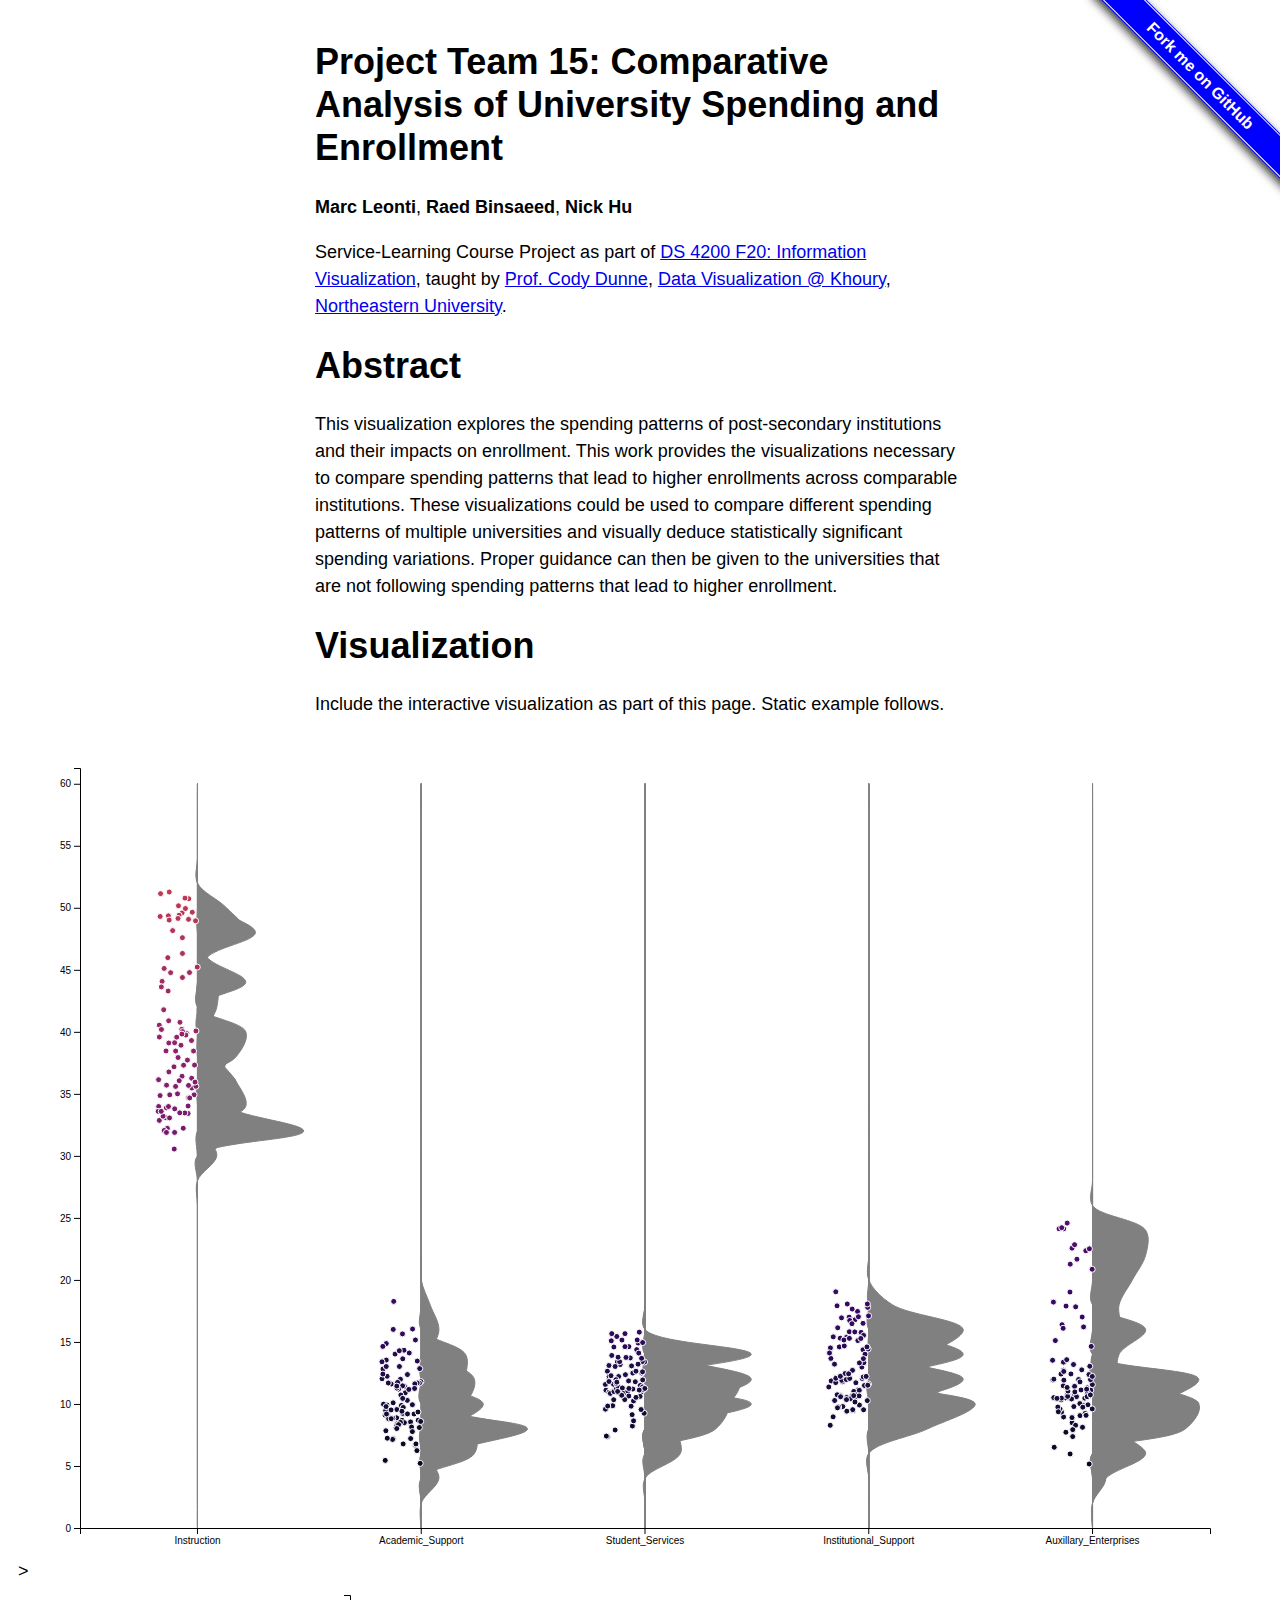
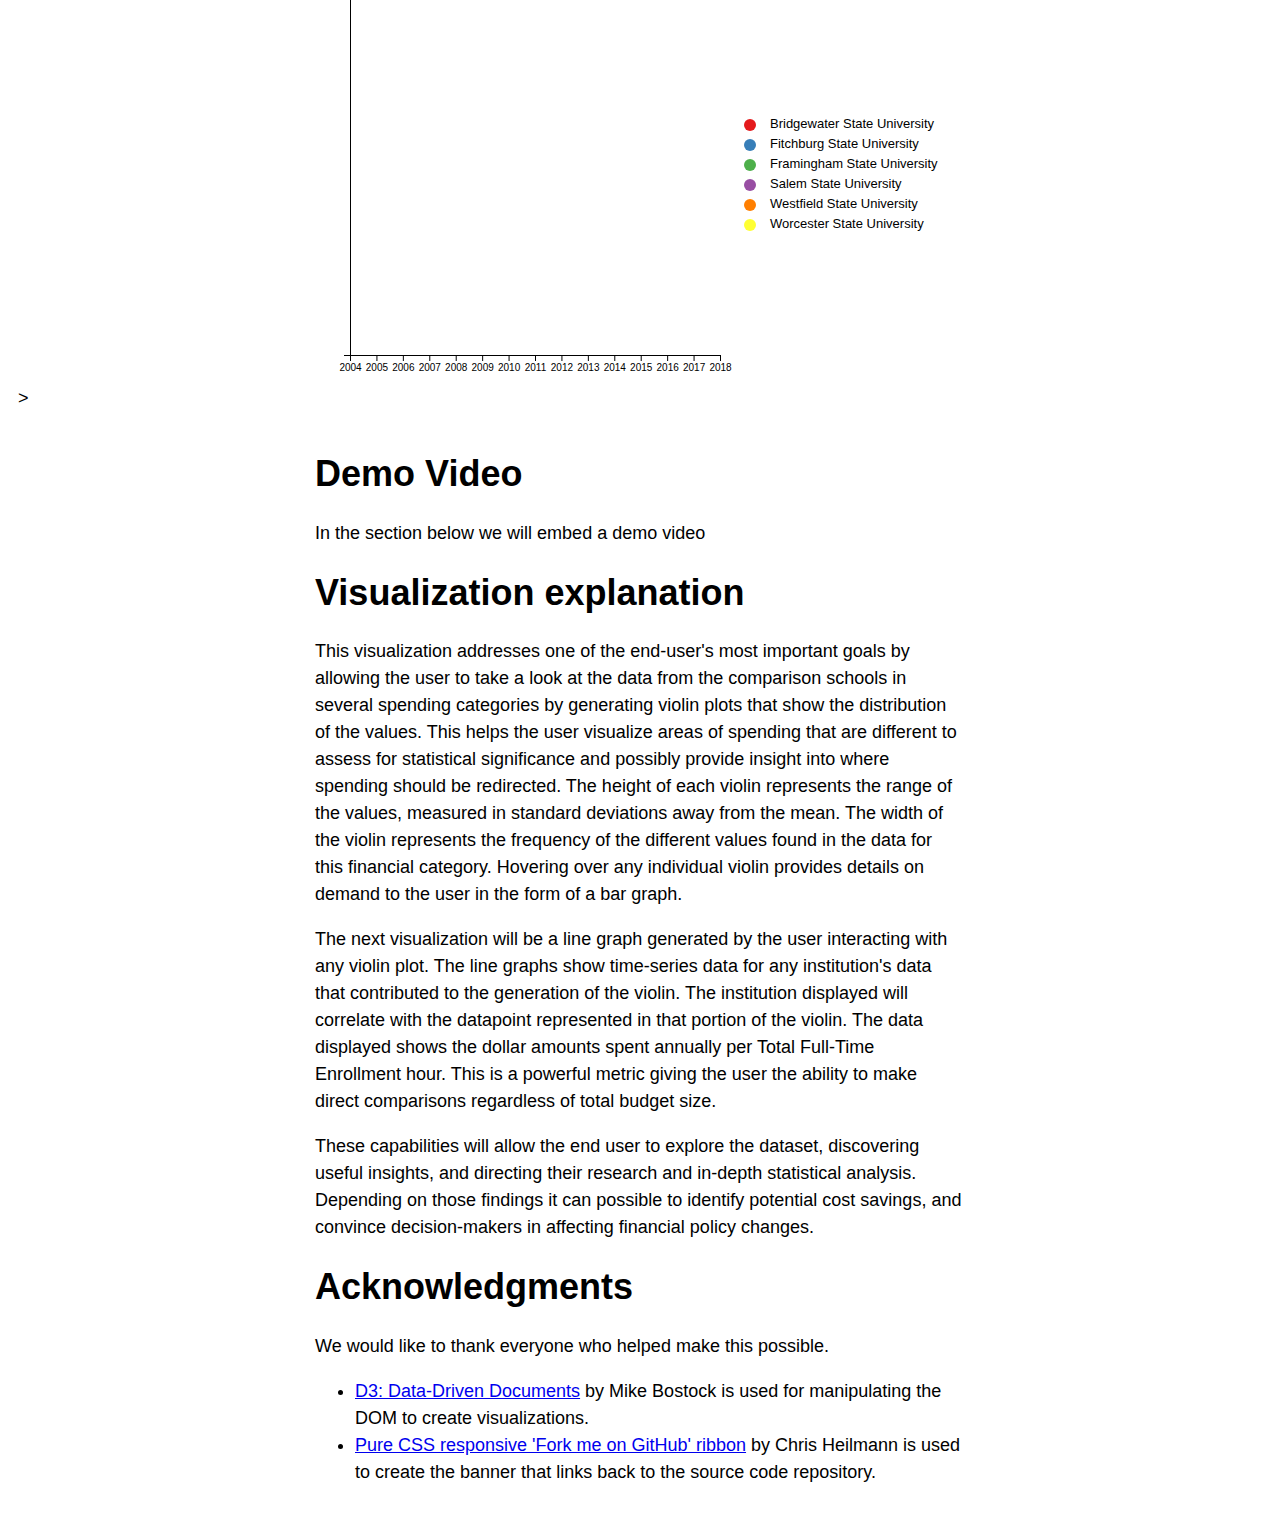
==== index_old.html @ 88ec324f "Created linegraphs" ====
<!DOCTYPE html>
<html lang='en'>

<!-- Metadata -->
<head>
  <meta charset='utf-8'>

  <!-- Title -->
  <title>Project Team 15: Comparative Analysis of University Spending and Enrollment</title>

  <!-- CSS Styling -->
  <link rel='stylesheet' href='style.css'>

  <!-- Favicons -->
  <link rel='apple-touch-icon' sizes='180x180' href='favicons/apple-touch-icon.png'>
  <link rel='icon' type='image/png' sizes='32x32' href='favicons/favicon-32x32.png'>
  <link rel='icon' type='image/png' sizes='16x16' href='favicons/favicon-16x16.png'>
  <link rel='manifest' href='favicons/site.webmanifest'>
  <link rel='shortcut icon' href='favicons/favicon.ico'>
  <meta name='msapplication-TileColor' content='#da532c'>
  <meta name='msapplication-config' content='favicons/browserconfig.xml'>
  <meta name='theme-color' content='#ffffff'>
</head>

<!-- Main page content -->
<body>

  <!-- Update this with your GitHub repo URL -->
  <span id='forkongithub'><a href='https://github.com/NEU-DS-4200-F20/project-group15-university_enrollment-spending'>Fork me on GitHub</a></span>

  <!-- Writeup -->
  <div class='content-column'>
   <h1>Project Team 15: Comparative Analysis of University Spending and Enrollment</h1>

    <p><strong>Marc Leonti</strong>, <strong>Raed Binsaeed</strong>, <strong>Nick Hu</strong></p>

    <p>Service-Learning Course Project as part of
	<a href='https://canvas.instructure.com/courses/1781732'>DS 4200 F20: Information Visualization</a>,
	taught by <a href='https://cody.khoury.northeastern.edu/'>Prof. Cody Dunne</a>,
	<a href='https://visualization.khoury.northeastern.edu/'>Data Visualization @ Khoury</a>,
	<a href='https://www.khoury.northeastern.edu/'>Northeastern University</a>.</p>


    <h1>Abstract</h1>

    <p>This visualization explores the spending patterns of post-secondary institutions and their impacts on enrollment. This work provides the visualizations necessary to compare spending patterns that lead to higher enrollments across comparable institutions. These visualizations could be used to compare different spending patterns of multiple universities and visually deduce statistically significant spending variations. Proper guidance can then be given to the universities that are not following spending patterns that lead to higher enrollment.</p>


    <h1>Visualization</h1>

    <p>Include the interactive visualization as part of this page. Static example follows.</p>


  </div>

  <!-- Visualization goes here -->
  <div class='vis-holder'>
    <!--The Style is to centerlize the plot-->
    <div class='violinplot-holder' id='violinplot'  style="display: flex;width:100%; justify-content: center;"></div>></div>
    
    <div class='linegraph-holder' id='linegraph'  style="display: flex;width:100%; justify-content: center;"></div>></div>
    <!-- Change viewbox to whatever you want, e.g., '0 0 1000 6000' This determines your aspect ratio and coordinate system -->
    <!-- Delete all the sample SVG code below after the viewbox to before the closing tag. Populate this part of the SVG with D3. -->

    <!--
    <svg id='vis-svg-1'>

    <Don't delete the closing tag!
    </svg>
    -->

  <!-- Further writeup -->
  <div class = 'content-column'>

    <h1>Demo Video</h1>

    <p>In the section below we will embed a demo video</p>

<!--
    <video controls width='100%'>
      <source src='http://www.ccs.neu.edu/home/cody/courses/shared/d3-flexible-transitions.mp4' type='video/mp4'>
      <p>Your browser doesn't support HTML5 video. Here is
       a <a href='http://www.ccs.neu.edu/home/cody/courses/shared/d3-flexible-transitions.mp4'>link to the video</a> instead.</p>
    </video>
 -->

    <h1>Visualization explanation</h1>

    <p>This visualization addresses one of the end-user's most important goals by allowing the user to take a look at the data from the comparison schools in several spending categories by generating violin plots that show the distribution of the values. This helps the user visualize areas of spending that are different to assess for statistical significance and possibly provide insight into where spending should be redirected. The height of each violin represents the range of the values, measured in standard deviations away from the mean. The width of the violin represents the frequency of the different values found in the data for this financial category. Hovering over any individual violin provides details on demand to the user in the form of a bar graph.</p>
    <p>The next visualization will be a line graph generated by the user interacting with any violin plot. The line graphs show time-series data for any institution's data that contributed to the generation of the violin. The institution displayed will correlate with the datapoint represented in that portion of the violin. The data displayed shows the dollar amounts spent annually per Total Full-Time Enrollment hour. This is a powerful metric giving the user the ability to make direct comparisons regardless of total budget size.
    <p>These capabilities will allow the end user to explore the dataset, discovering useful insights, and directing their research and in-depth statistical analysis. Depending on those findings it can possible to identify potential cost savings, and convince decision-makers in affecting financial policy changes.</p>

    <h1>Acknowledgments</h1>

    <p>
      We would like to thank everyone who helped make this possible.
    </p>

    <ul>
      <li><a href='https://d3js.org/'>
        D3: Data-Driven Documents</a>
        by Mike Bostock is used for manipulating the DOM to create visualizations.
      </li>
      <li><a href='https://codepo8.github.io/css-fork-on-github-ribbon/#'>
        Pure CSS responsive 'Fork me on GitHub' ribbon</a>
        by Chris Heilmann is used to create the banner that links back to the source code repository.
      </li>
    </ul>
  </div>

  <!-- Scripts at the end avoid need for dealing with async, defer, or onload event handlers -->
  <script src='lib/d3.v6.1.1/d3.min.js'></script>

  <script src='js/visualization.js'></script>

  <!-- This will be changed to visualization.js in the next submission-->

  <script src='js/violinplot.js'></script>
  <script src='js/linegraph.js'></script>
</body>
</html>
---- style.css ----
/* General formatting */
body {
	padding: 0 10px;
	font: 18px/1.5 -apple-system, BlinkMacSystemFont, "avenir next",avenir, "Segoe UI", "lucida grande", "helvetica neue", helvetica, "Fira Sans",roboto, noto, "Droid Sans", cantarell, oxygen, ubuntu, "franklin gothic medium", "century gothic", "Liberation Sans",
	sans-serif;
}

h1, h2, h3 {
	line-height: 1.2
}

/* Your text should be in a nice narrow column */
.content-column {
	max-width: 650px;
	margin: 40px auto;
}

/* But your visualization should be full-width and full-height */
.vis-holder {
  width: 100%;
  height: 100%;
}

.vis-svg {
  background-color: #f4f1f0;
}

/* Fork on GitHub ribbon via https://codepo8.github.io/css-fork-on-github-ribbon/# */  
#forkongithub a{
	background:#00F;
	color:#fff;
	text-decoration:none;
	font-family:arial,sans-serif;
	text-align:center;
	font-weight:bold;
	padding:5px 40px;
	font-size:1rem;
	line-height:1.4rem;
	position:relative;
	transition:0.5s;
}
#forkongithub a:hover{
	background:#118;
	color:#fff;
}
#forkongithub a::before,#forkongithub a::after{
	content:"";
	width:100%;
	display:block;
	position:absolute;
	top:1px;
	left:0;
	height:1px;
	background:#fff;
}
#forkongithub a::after{
	bottom:1px;
	top:auto;
}
@media screen and (min-width:1000px){
	#forkongithub{
		position:absolute;
		display:block;
		top:0;
		right:0;
		width:200px;
		overflow:hidden;
		height:200px;
		z-index:9999;
	}
	#forkongithub a{
		width:200px;
		position:absolute;
		top:60px;
		right:-60px;
		transform:rotate(45deg);
		-webkit-transform:rotate(45deg);
		-ms-transform:rotate(45deg);
		-moz-transform:rotate(45deg);
		-o-transform:rotate(45deg);
		box-shadow:4px 4px 10px rgba(0,0,0,0.8);
	}
}
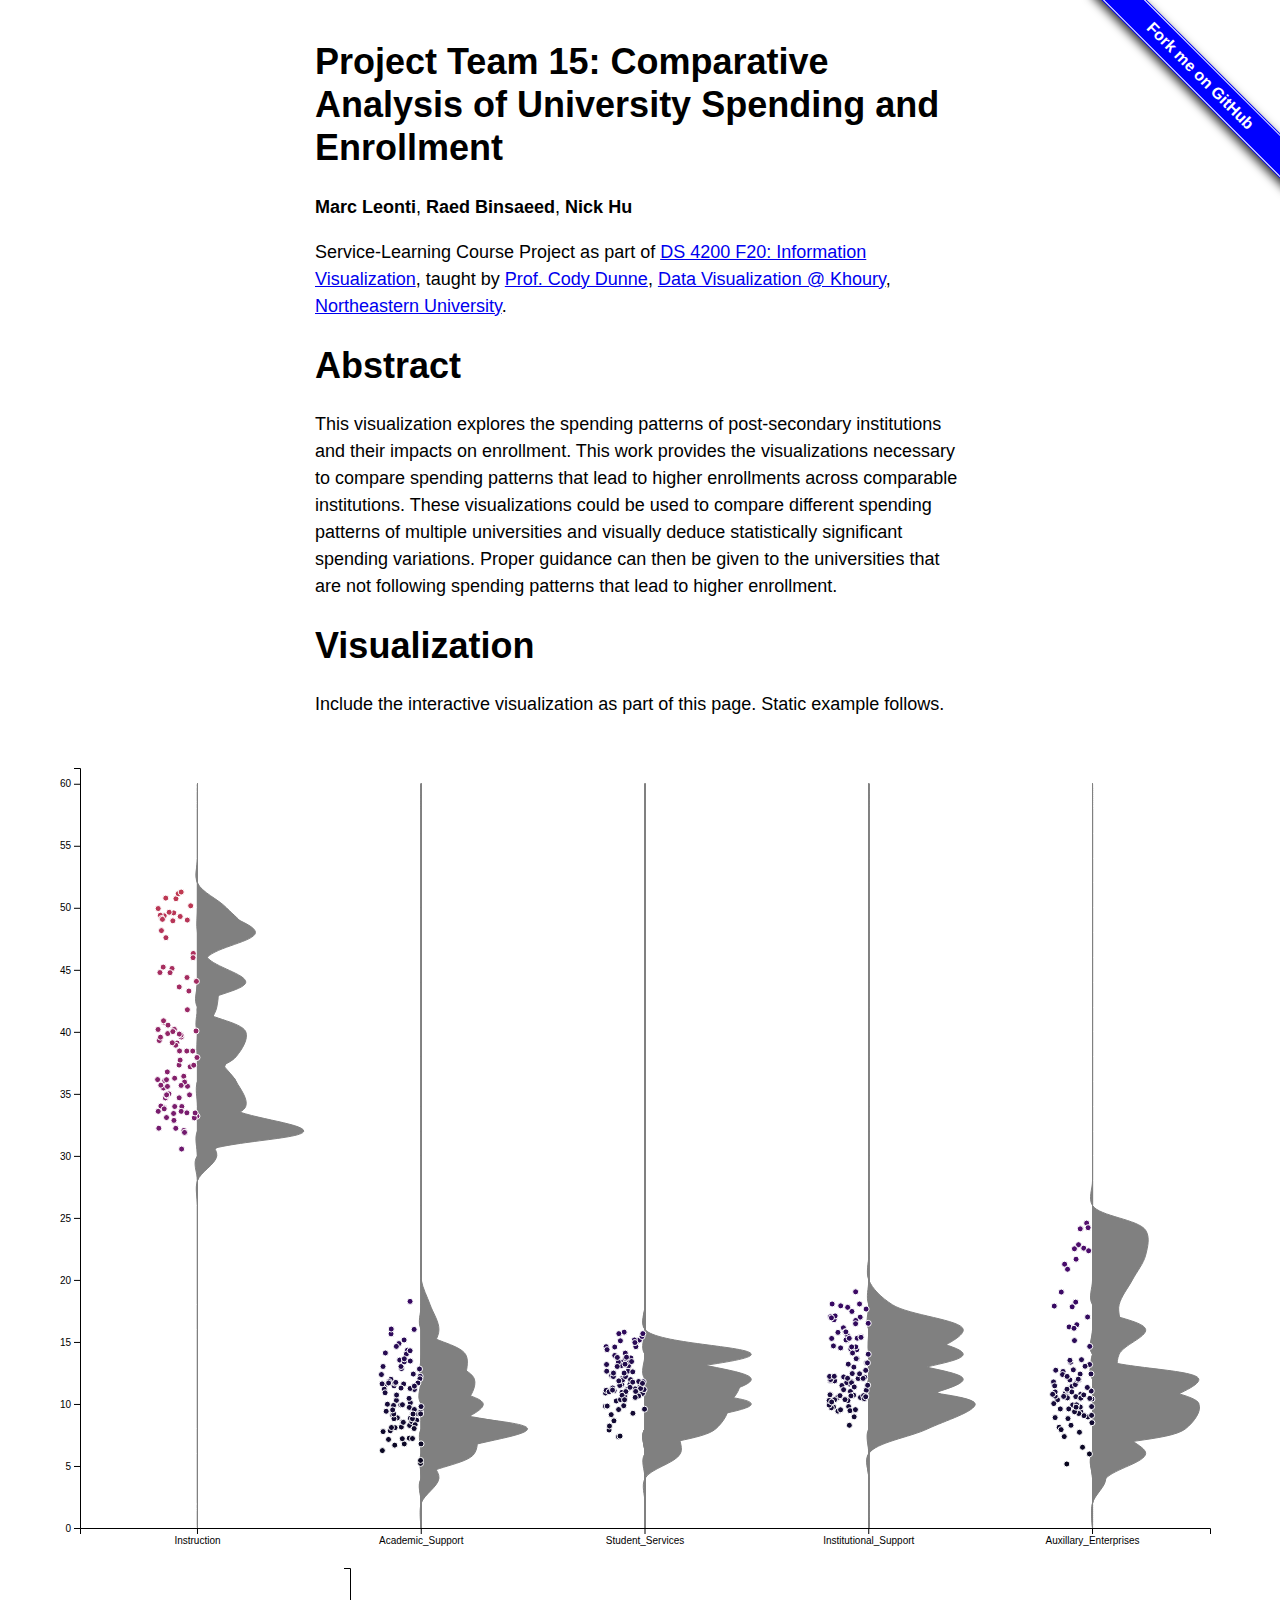
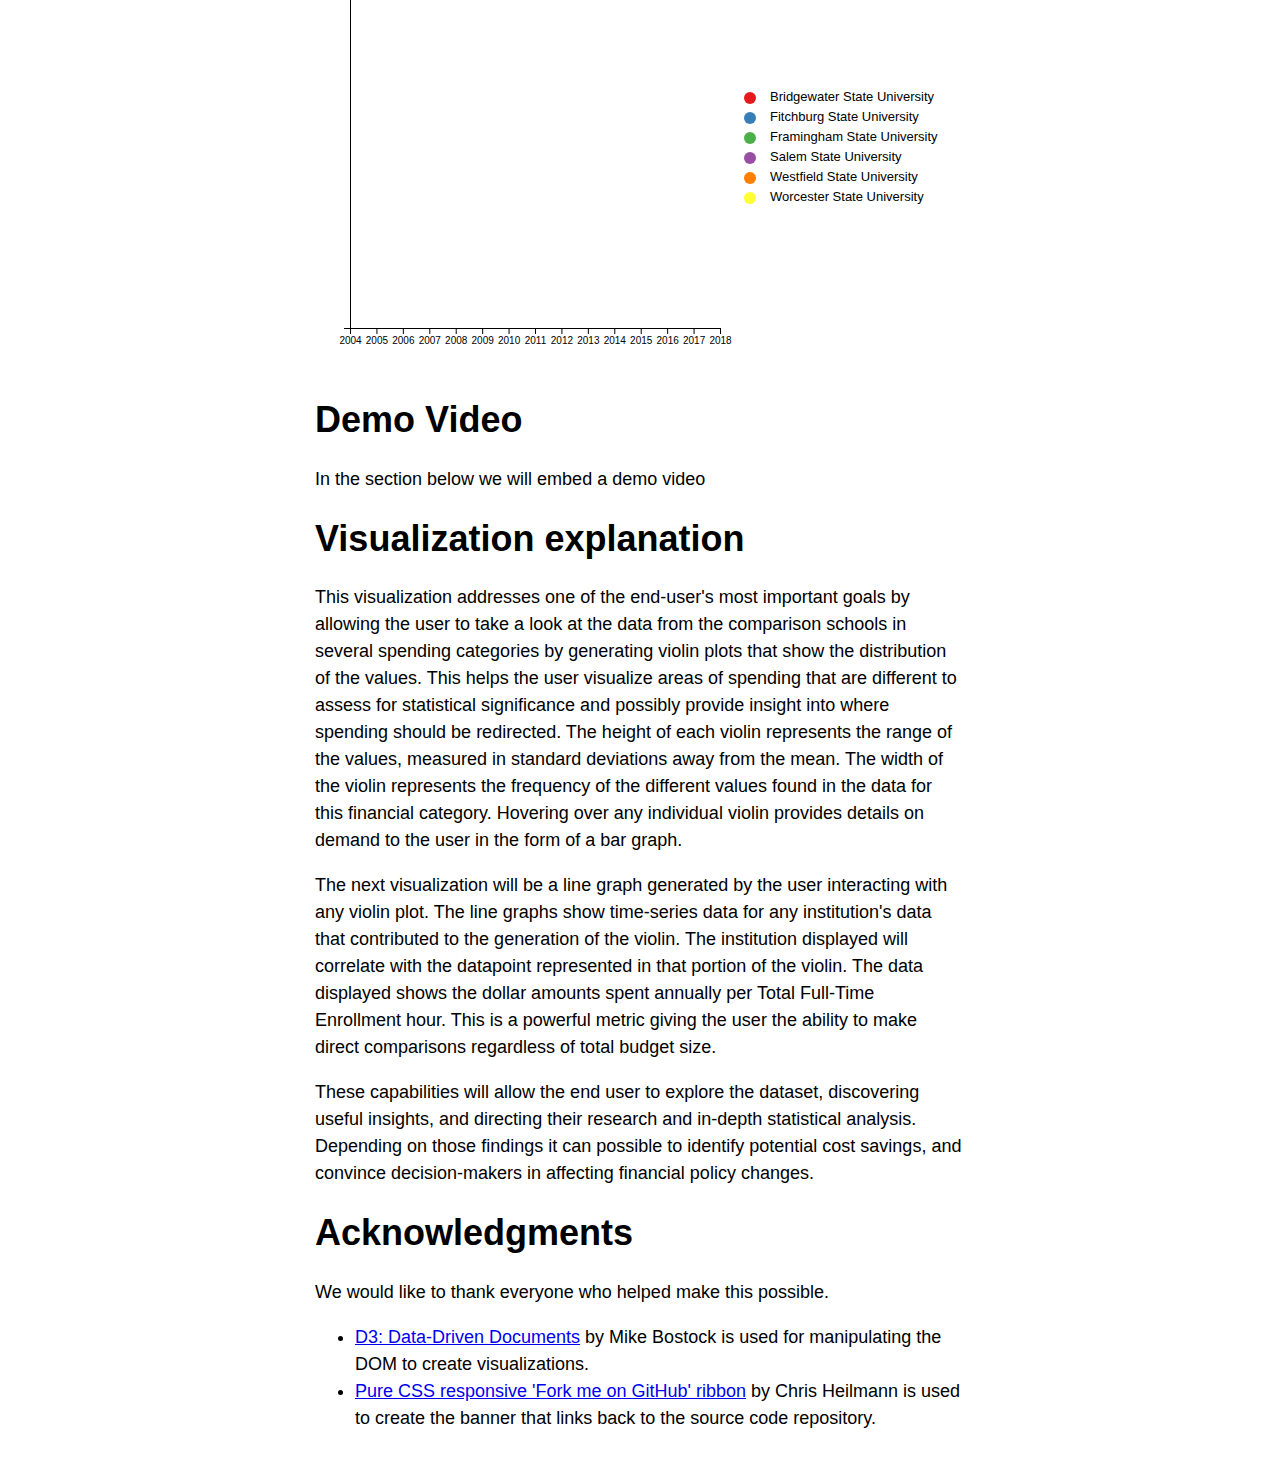
==== commit 2d94d7fb: "Update index_old.html" ====
--- a/index_old.html
+++ b/index_old.html
@@ -56,9 +56,9 @@
   <!-- Visualization goes here -->
   <div class='vis-holder'>
     <!--The Style is to centerlize the plot-->
-    <div class='violinplot-holder' id='violinplot'  style="display: flex;width:100%; justify-content: center;"></div>></div>
-    
-    <div class='linegraph-holder' id='linegraph'  style="display: flex;width:100%; justify-content: center;"></div>></div>
+    <div class='violinplot-holder' id='violinplot'  style="display: flex;width:100%; justify-content: center;"></div>
+
+    <div class='linegraph-holder' id='linegraph'  style="display: flex;width:100%; justify-content: center;"></div>
     <!-- Change viewbox to whatever you want, e.g., '0 0 1000 6000' This determines your aspect ratio and coordinate system -->
     <!-- Delete all the sample SVG code below after the viewbox to before the closing tag. Populate this part of the SVG with D3. -->
 
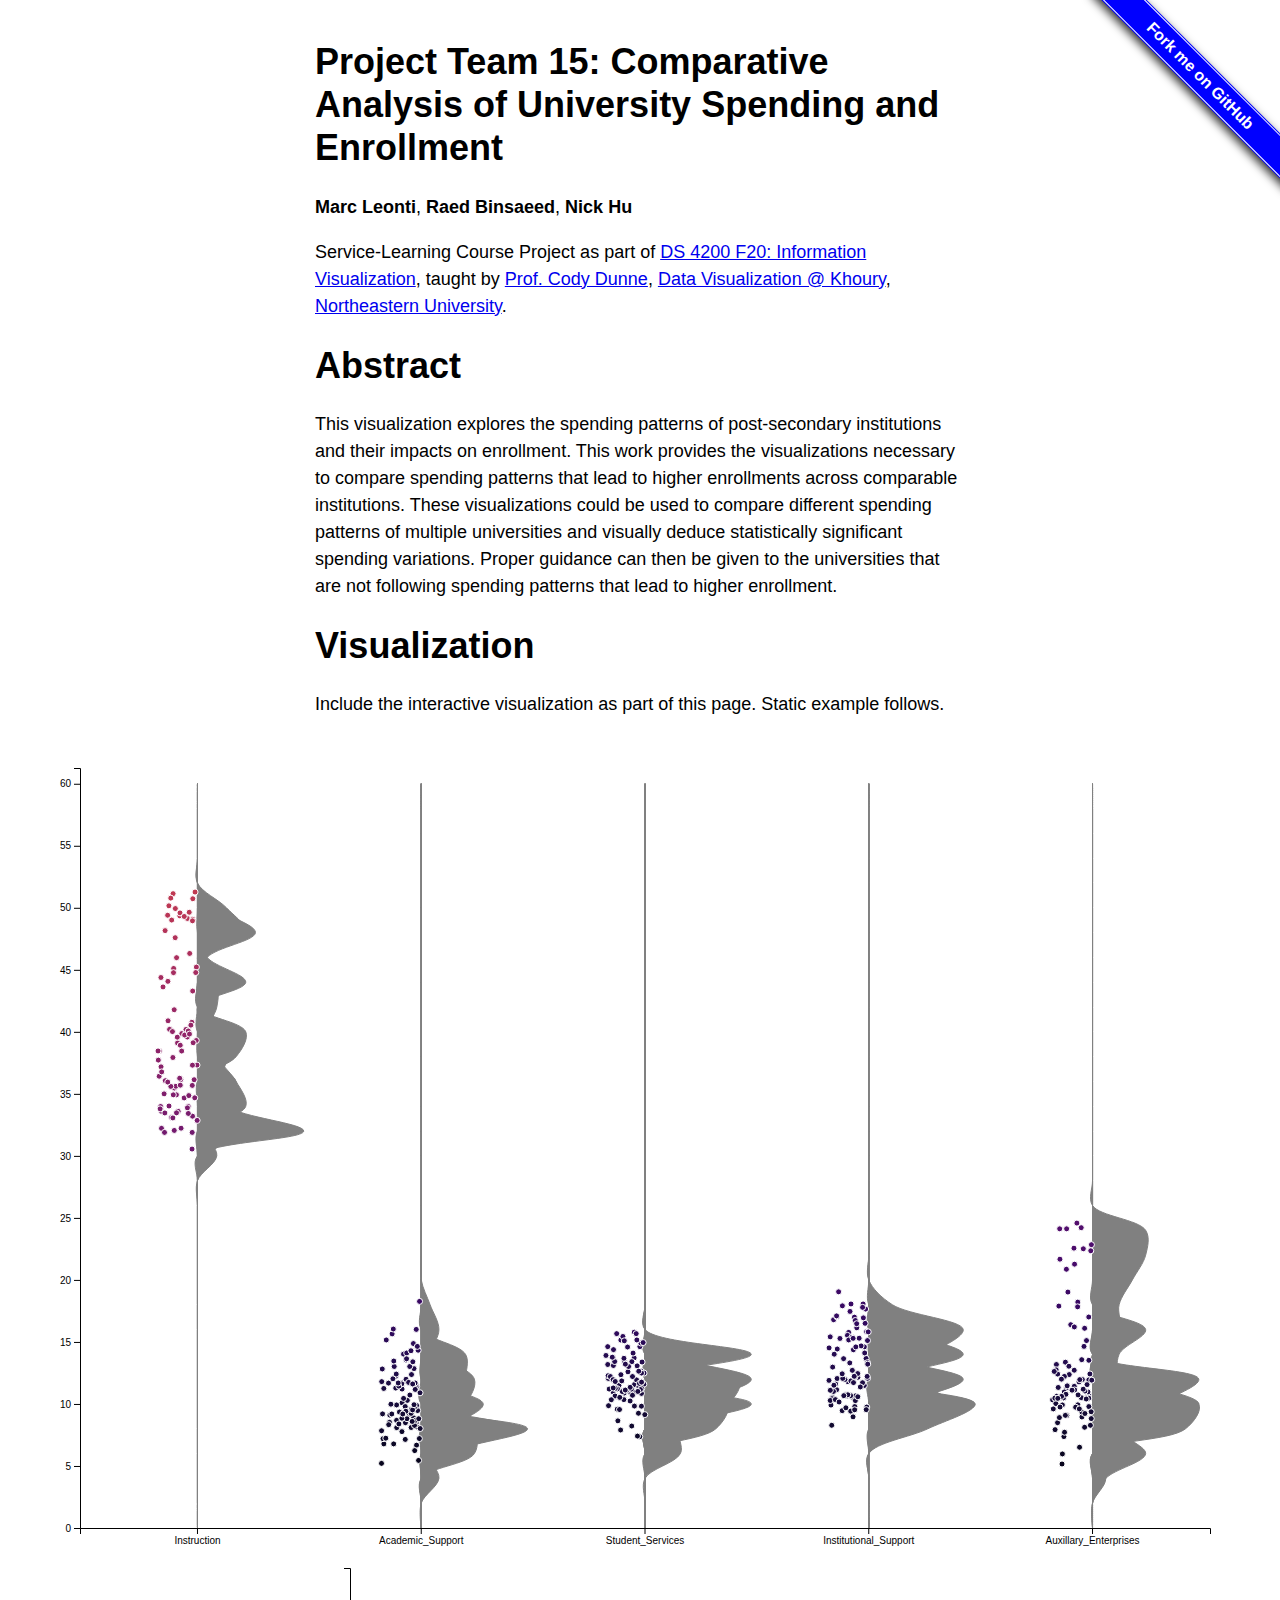
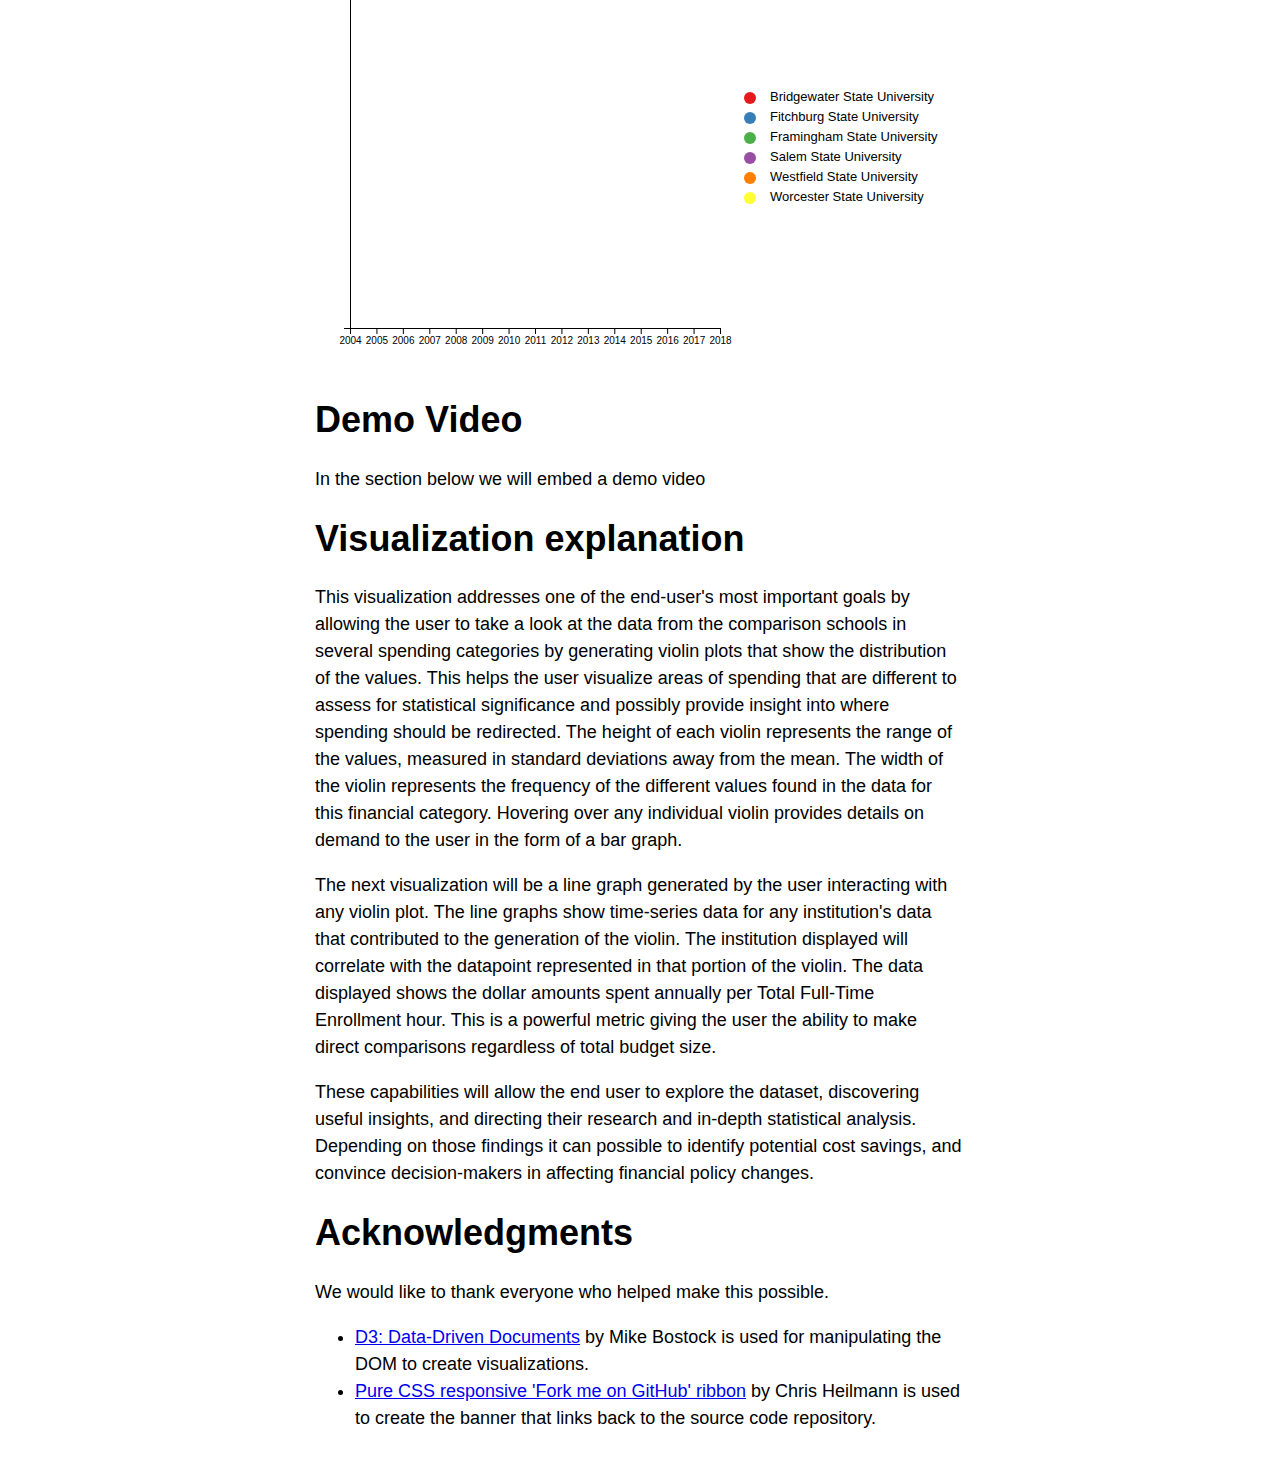
==== commit a102163e: "Update index_old.html" ====
--- a/index_old.html
+++ b/index_old.html
@@ -57,8 +57,9 @@
   <div class='vis-holder'>
     <!--The Style is to centerlize the plot-->
     <div class='violinplot-holder' id='violinplot'  style="display: flex;width:100%; justify-content: center;"></div>
+    <div class='linegraph-holder' id='linegraph'  style="display: flex;width:100%; justify-content: center;"></div>
+  </div>
 
-    <div class='linegraph-holder' id='linegraph'  style="display: flex;width:100%; justify-content: center;"></div>
     <!-- Change viewbox to whatever you want, e.g., '0 0 1000 6000' This determines your aspect ratio and coordinate system -->
     <!-- Delete all the sample SVG code below after the viewbox to before the closing tag. Populate this part of the SVG with D3. -->
 
